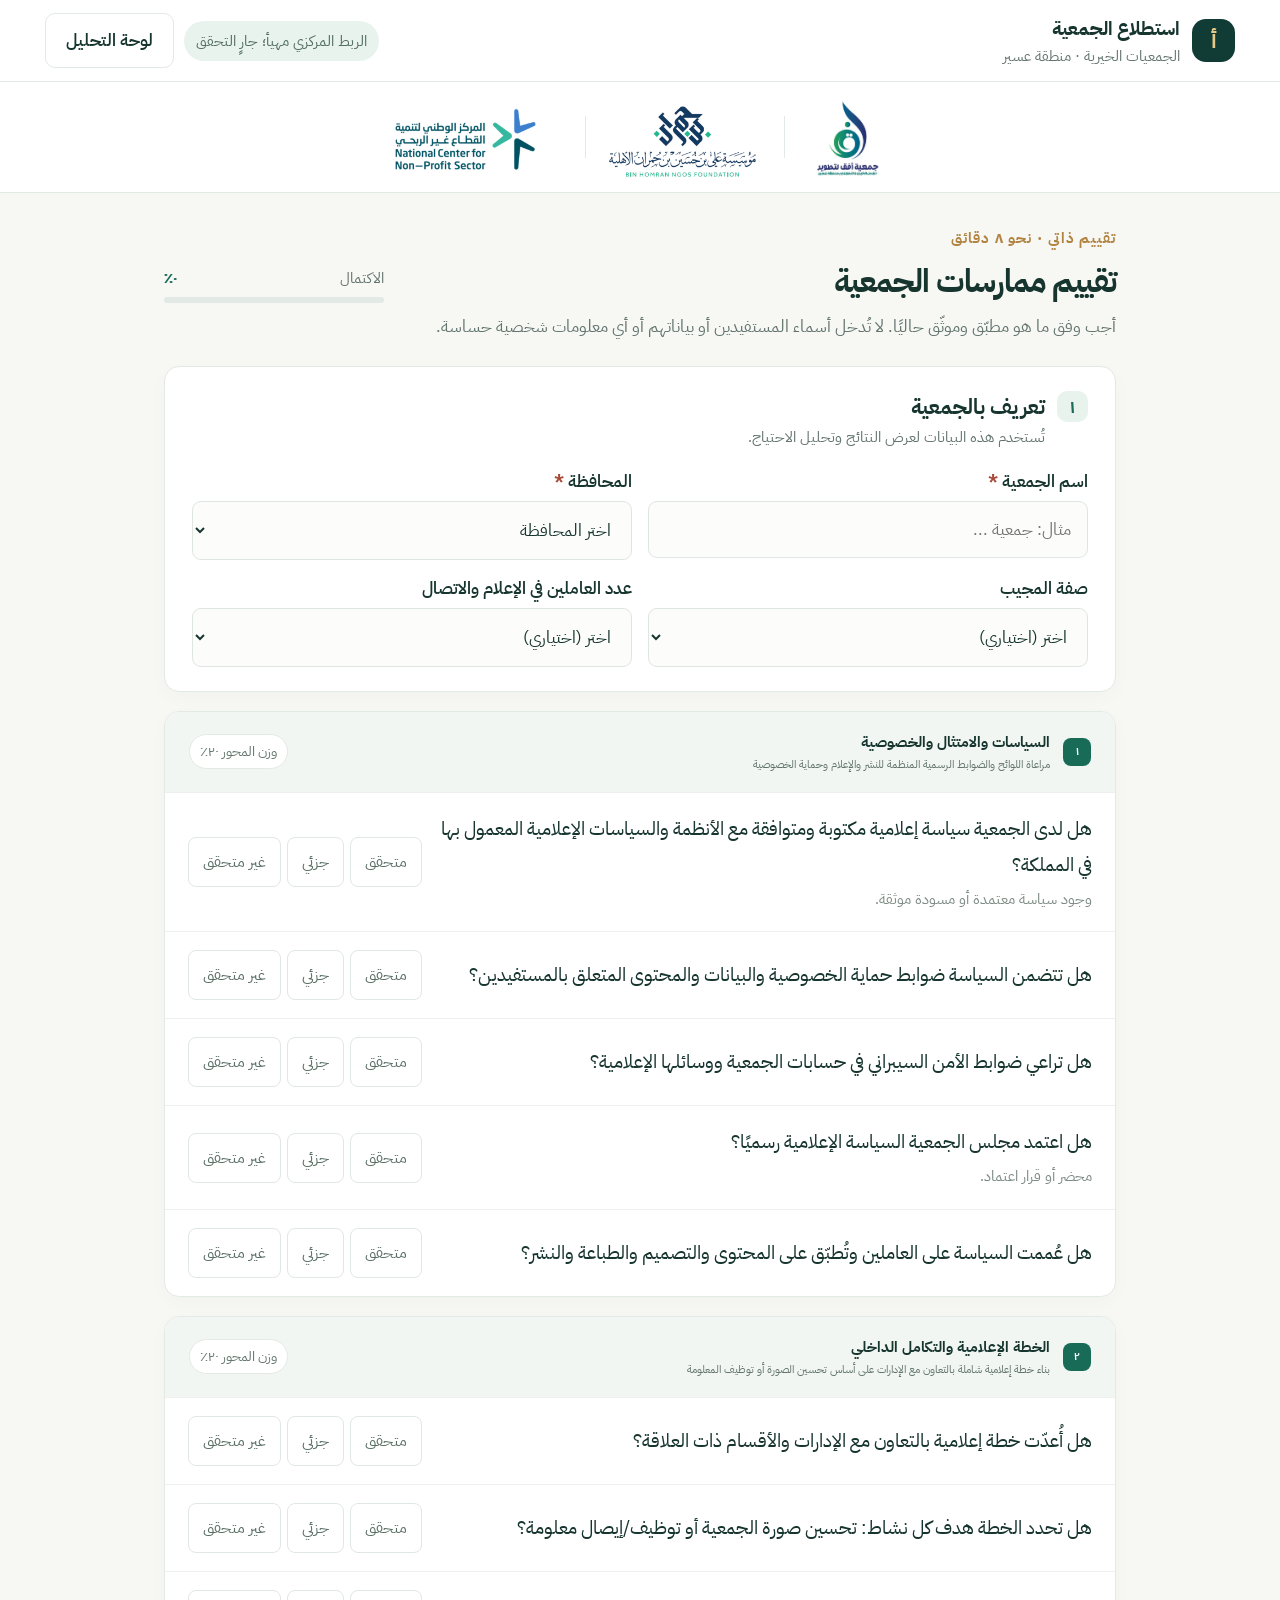
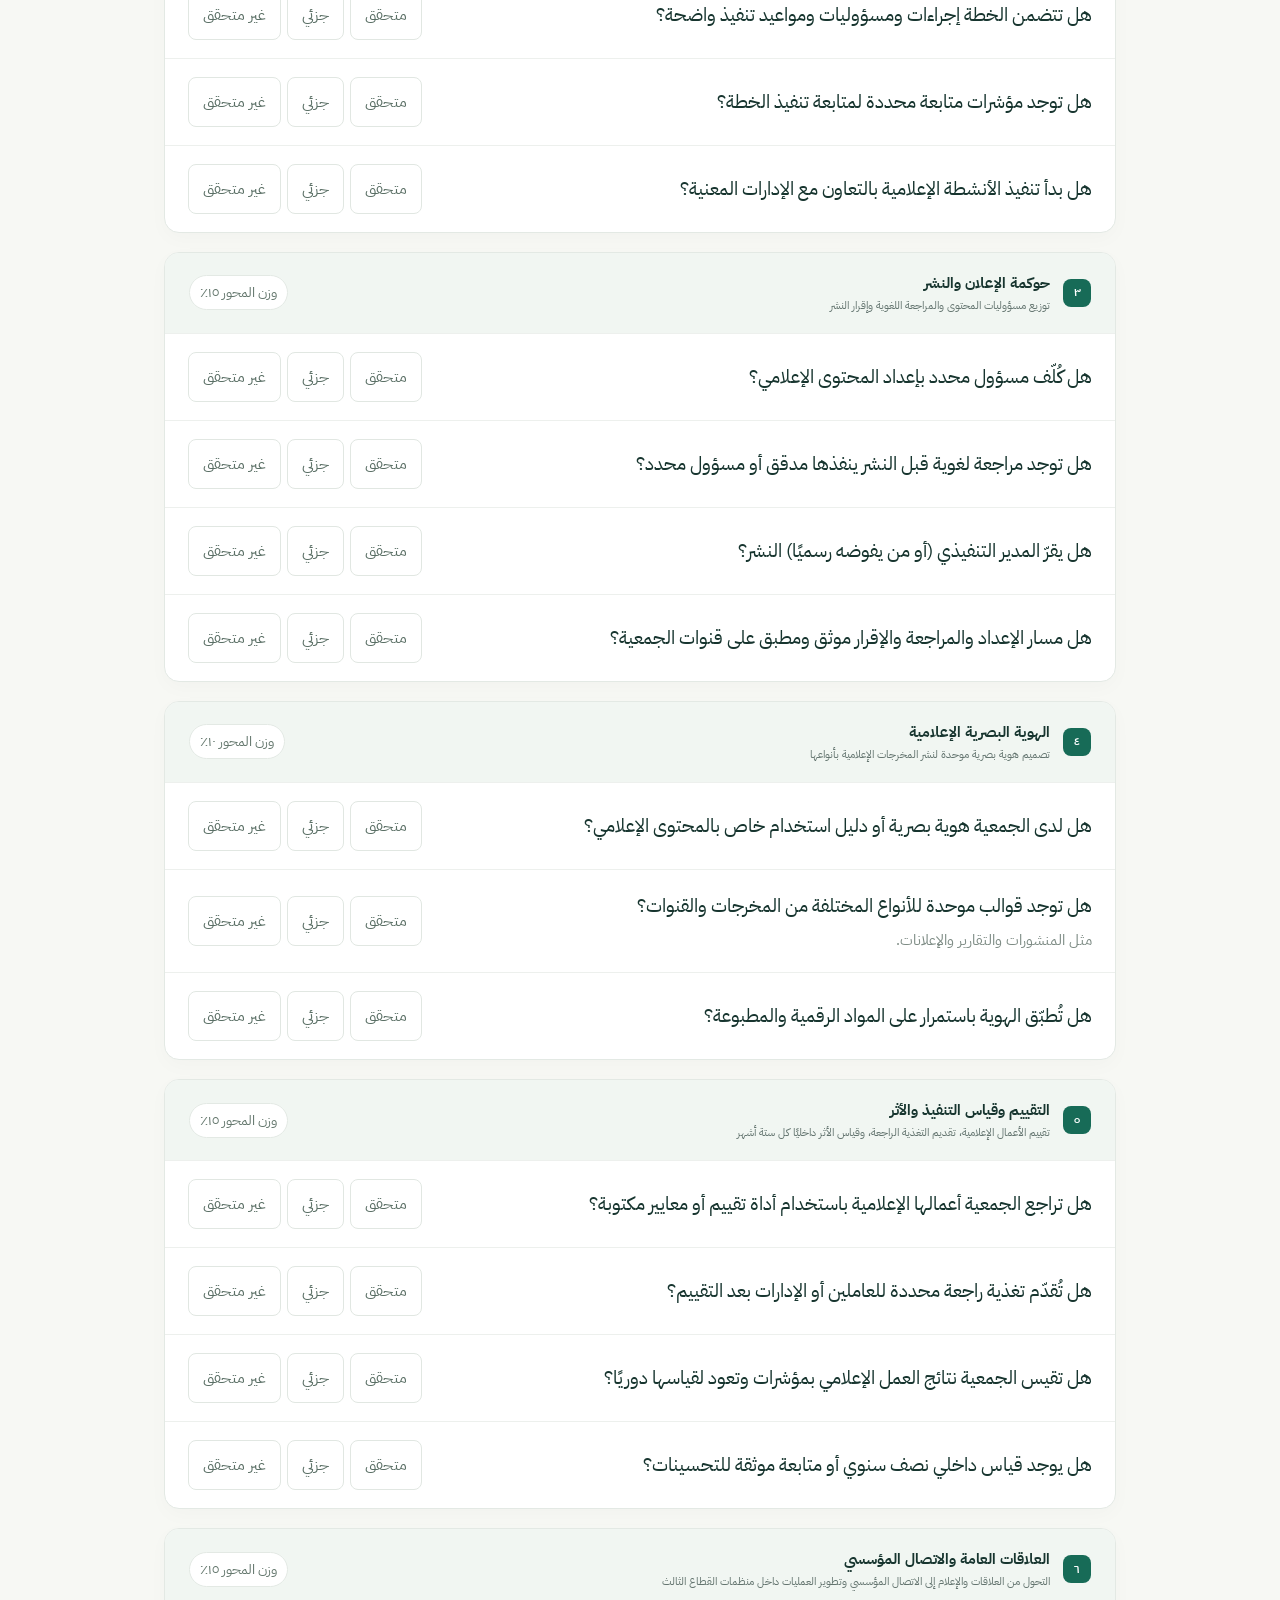
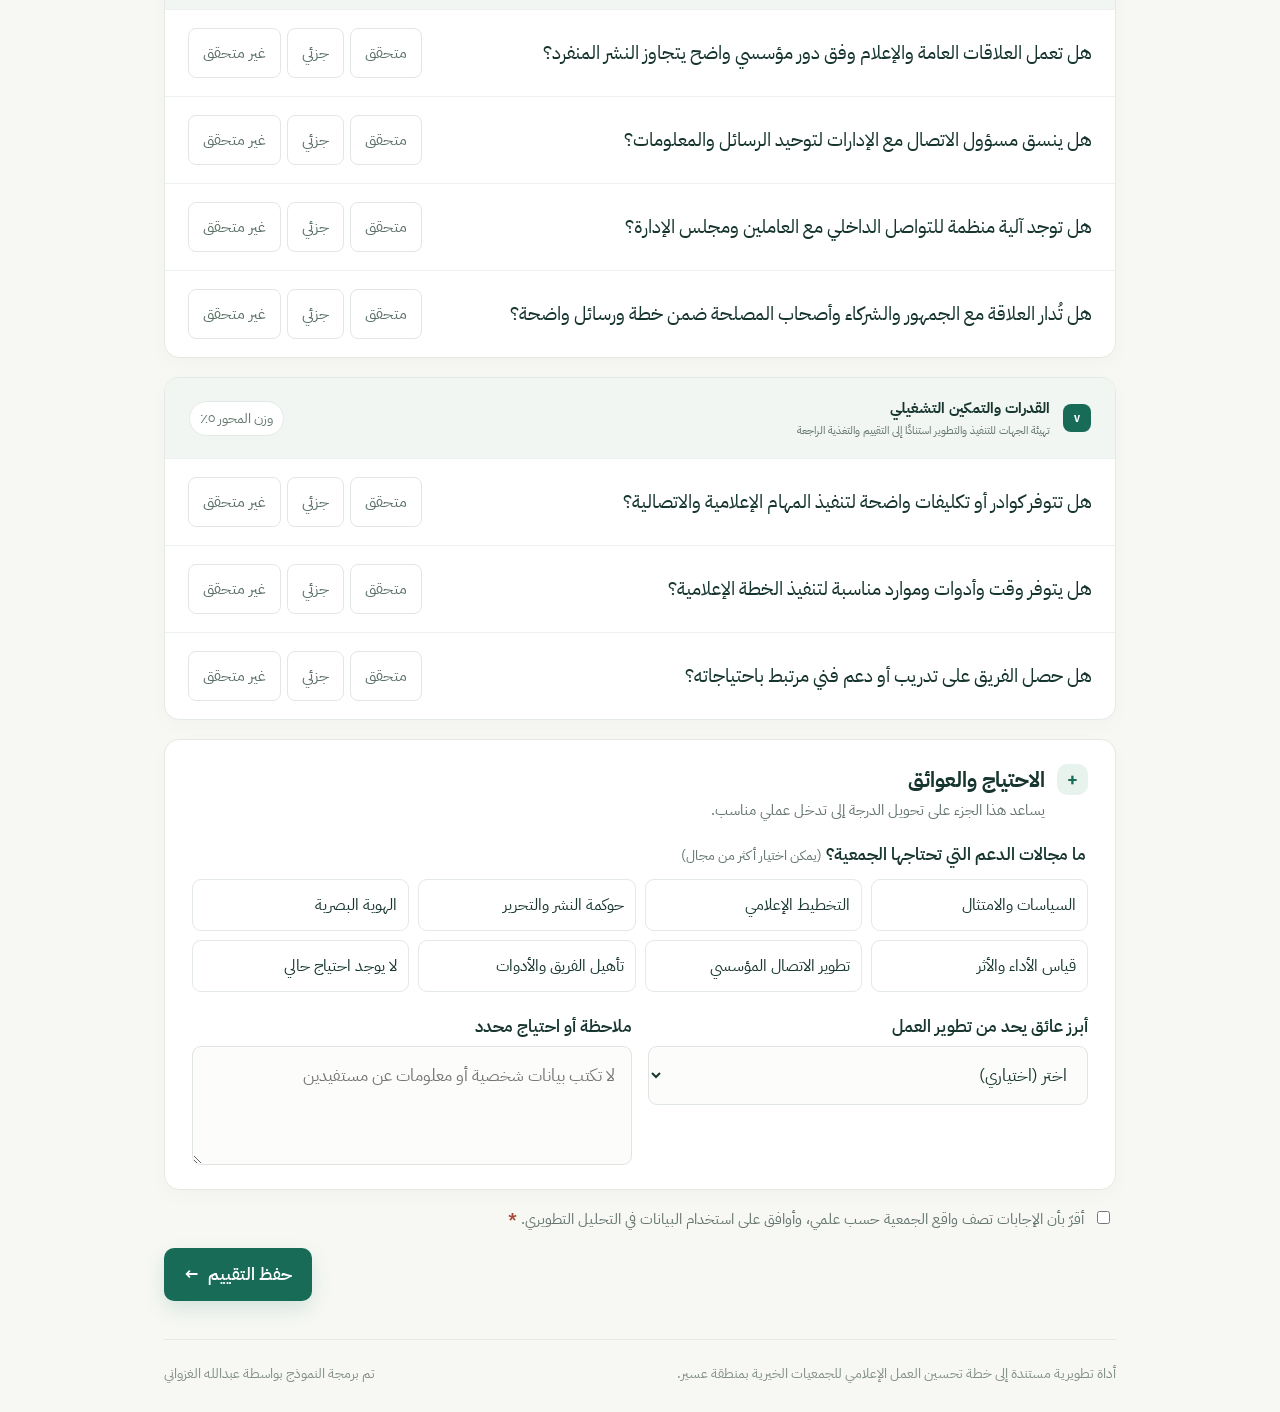
==== survey.html @ 12166338 "Refresh assessment script cache" ====
<!doctype html>
<html lang="ar" dir="rtl">
<head>
  <meta charset="utf-8">
  <meta name="viewport" content="width=device-width, initial-scale=1">
  <meta name="theme-color" content="#113b35">
  <meta name="description" content="استطلاع تقييم جاهزية الجمعيات الخيرية في العلاقات العامة والإعلام والاتصال المؤسسي بمنطقة عسير.">
  <title>استطلاع الجمعية | مؤشر جاهزية الاتصال المؤسسي</title>
  <link rel="stylesheet" href="styles.css?v=20261018-5">
</head>
<body data-page="survey-only">
  <header class="topbar">
    <a class="brand" href="index.html" aria-label="العودة إلى صفحة التحليل">
      <span class="brand-mark">أ</span>
      <span><strong>استطلاع الجمعية</strong><small>الجمعيات الخيرية · منطقة عسير</small></span>
    </a>
    <div class="top-actions"><span class="privacy-tag" id="syncStatus">الربط المركزي غير مفعّل</span><a class="button button-outline" href="index.html">لوحة التحليل</a></div>
  </header>
  <div class="partners-strip" role="group" aria-label="شعارات الجهات">
    <img src="assets/afaq-logo.png" alt="شعار جمعية أفق" loading="eager">
    <span class="partners-divider" aria-hidden="true"></span>
    <img src="assets/bin-homran-logo.png" alt="شعار مؤسسة علي بن حسين بن جمران الأهلية" loading="eager">
    <span class="partners-divider" aria-hidden="true"></span>
    <img src="assets/ncnp-logo.png?v=20261018-2" alt="شعار المركز الوطني لتنمية القطاع غير الربحي" loading="eager">
  </div>
  <main class="survey-only-main">
    <section class="view active" id="view-survey">
      <div class="section-heading standalone-heading"><div><p class="eyebrow">تقييم ذاتي · نحو ٨ دقائق</p><h2>تقييم ممارسات الجمعية</h2><p>أجب وفق ما هو مطبّق وموثّق حاليًا. لا تُدخل أسماء المستفيدين أو بياناتهم أو أي معلومات شخصية حساسة.</p></div><div class="progress-wrap"><div class="progress-caption"><span id="progressLabel">الاكتمال</span><b id="progressValue">٠٪</b></div><div class="progress-track"><i id="progressBar"></i></div></div></div>
      <form id="surveyForm">
        <div class="form-card"><div class="card-title"><span class="step">١</span><div><h3>تعريف بالجمعية</h3><p>تُستخدم هذه البيانات لعرض النتائج وتحليل الاحتياج.</p></div></div><div class="fields-grid"><label class="field"><span>اسم الجمعية <b>*</b></span><input name="orgName" required maxlength="120" placeholder="مثال: جمعية ..."></label><label class="field"><span>المحافظة <b>*</b></span><select name="city" required><option value="">اختر المحافظة</option><option>أبها</option><option>خميس مشيط</option><option>بيشة</option><option>محايل عسير</option><option>النماص</option><option>ظهران الجنوب</option><option>سراة عبيدة</option><option>رجال ألمع</option><option>تثليث</option><option>بلقرن</option><option>أحد رفيدة</option><option>بارق</option><option>المجاردة</option><option>الحرجة</option><option>الربوعة</option><option>طريب</option><option>تنومة</option><option>البرك</option><option>القحمة</option><option>مركز آخر</option></select></label><label class="field"><span>صفة المجيب</span><select name="respondentRole"><option value="">اختر (اختياري)</option><option>المدير التنفيذي</option><option>مسؤول العلاقات العامة والإعلام</option><option>مسؤول الاتصال المؤسسي</option><option>موظف/ة في الجمعية</option><option>عضو مجلس الإدارة</option><option>أخرى</option></select></label><label class="field"><span>عدد العاملين في الإعلام والاتصال</span><select name="teamSize"><option value="">اختر (اختياري)</option><option>لا يوجد مختص متفرغ</option><option>شخص واحد</option><option>٢–٣</option><option>٤ فأكثر</option></select></label></div></div>
        <div id="questionGroups"></div>
        <div class="form-card needs-card"><div class="card-title"><span class="step">+</span><div><h3>الاحتياج والعوائق</h3><p>يساعد هذا الجزء على تحويل الدرجة إلى تدخل عملي مناسب.</p></div></div><fieldset class="needs-field"><legend>ما مجالات الدعم التي تحتاجها الجمعية؟ <small>(يمكن اختيار أكثر من مجال)</small></legend><div class="needs-grid"><label><input type="checkbox" name="needs" value="بناء السياسات والامتثال"><span>السياسات والامتثال</span></label><label><input type="checkbox" name="needs" value="التخطيط الإعلامي"><span>التخطيط الإعلامي</span></label><label><input type="checkbox" name="needs" value="حوكمة النشر والتحرير"><span>حوكمة النشر والتحرير</span></label><label><input type="checkbox" name="needs" value="الهوية البصرية"><span>الهوية البصرية</span></label><label><input type="checkbox" name="needs" value="قياس الأداء والأثر"><span>قياس الأداء والأثر</span></label><label><input type="checkbox" name="needs" value="تطوير الاتصال المؤسسي"><span>تطوير الاتصال المؤسسي</span></label><label><input type="checkbox" name="needs" value="تأهيل الفريق والأدوات"><span>تأهيل الفريق والأدوات</span></label><label><input type="checkbox" name="needs" value="لا يوجد احتياج حالي"><span>لا يوجد احتياج حالي</span></label></div></fieldset><div class="fields-grid"><label class="field"><span>أبرز عائق يحد من تطوير العمل</span><select name="barrier"><option value="">اختر (اختياري)</option><option>نقص الكوادر أو التفرغ</option><option>نقص الميزانية</option><option>غياب السياسات والإجراءات</option><option>ضعف التنسيق بين الإدارات</option><option>نقص الخبرة والتدريب</option><option>عدم توفر أدوات قياس</option><option>عوائق تقنية</option><option>لا توجد عوائق رئيسية</option><option>أخرى</option></select></label><label class="field"><span>ملاحظة أو احتياج محدد</span><textarea name="notes" maxlength="600" rows="3" placeholder="لا تكتب بيانات شخصية أو معلومات عن مستفيدين"></textarea></label></div></div>
        <label class="consent"><input type="checkbox" name="consent" required><span>أقرّ بأن الإجابات تصف واقع الجمعية حسب علمي، وأوافق على استخدام البيانات في التحليل التطويري. <b>*</b></span></label>
        <div class="submit-row"><span id="formMessage" role="status"></span><button class="button button-primary" type="submit">حفظ التقييم <span>←</span></button></div>
      </form>
    </section>
    <footer><span>أداة تطويرية مستندة إلى خطة تحسين العمل الإعلامي للجمعيات الخيرية بمنطقة عسير.</span><span>تم برمجة النموذج بواسطة عبدالله الغزواني</span></footer>
  </main>
  <div class="toast" id="toast" role="status" aria-live="polite"></div>
  <script src="backend-config.js?v=20261019-1"></script>
  <script src="app.js?v=20261019-3"></script>
</body>
</html>
---- styles.css ----
@import url('https://fonts.googleapis.com/css2?family=IBM+Plex+Sans+Arabic:wght@400;500;600;700&display=swap');
:root{--ink:#17352f;--muted:#63746f;--green:#176b57;--deep:#113b35;--mint:#e9f3ee;--paper:#f7f8f4;--white:#fff;--line:#e3e9e4;--gold:#c59c55;--red:#a94a39;--shadow:0 18px 55px #163b2e12;font-family:'IBM Plex Sans Arabic',sans-serif;color:var(--ink);background:var(--paper);font-synthesis:none}*{box-sizing:border-box}body{margin:0;min-width:320px}.topbar{height:82px;display:flex;align-items:center;justify-content:space-between;padding:0 max(calc((100vw - 1190px)/2),24px);background:#fff;border-bottom:1px solid var(--line)}.brand{display:flex;align-items:center;gap:12px;text-decoration:none;color:var(--ink)}.brand-mark{width:43px;height:43px;background:var(--deep);color:#e7c887;border-radius:14px;display:grid;place-items:center;font-size:22px;font-weight:700}.partners-strip{min-height:96px;display:flex;align-items:center;justify-content:center;gap:20px;padding:10px 18px;background:#fff;border-bottom:1px solid var(--line)}.partners-strip img{display:block;height:90px;width:auto;max-width:32vw;object-fit:contain}.partners-divider{height:42px;width:1px;background:var(--line);flex:0 0 1px}.brand strong,.brand small{display:block}.brand strong{font-size:15px}.brand small{font-size:11px;color:var(--muted);margin-top:2px}.top-actions{display:flex;align-items:center;gap:10px}.privacy-tag{font-size:11px;color:#536d62;background:var(--mint);padding:9px 12px;border-radius:99px}.button{font-family:inherit;border:0;border-radius:10px;padding:11px 16px;font-size:13px;font-weight:600;cursor:pointer;transition:.2s;display:inline-flex;gap:9px;align-items:center;justify-content:center;text-decoration:none}.button:hover{transform:translateY(-1px)}.button-primary{background:var(--green);color:#fff;box-shadow:0 8px 20px #176b5725}.button-outline{background:#fff;color:var(--ink);border:1px solid var(--line)}.button-quiet{background:#ffffff22;color:#fff;border:1px solid #ffffff45}.file-button{position:relative}main{max-width:1190px;margin:auto;padding:0 24px}.hero{margin:32px 0 24px;min-height:335px;border-radius:22px;background:linear-gradient(112deg,#123b34,#195547 67%,#236b58);display:grid;grid-template-columns:1.25fr .75fr;overflow:hidden;color:white;position:relative;padding:44px 52px;box-shadow:var(--shadow)}.hero-copy{position:relative;z-index:1}.eyebrow{text-transform:uppercase;letter-spacing:.06em;color:#b18442;font-size:11px;font-weight:700;margin:0 0 8px}.hero .eyebrow{color:#d7bd85}.hero h1{font-size:37px;line-height:1.35;margin:0 0 12px;letter-spacing:-.035em}.hero h1 em{font-style:normal;color:#dfc27f}.hero-copy>p:not(.eyebrow){max-width:580px;color:#d5e2dc;line-height:1.9;font-size:14px}.hero-actions{display:flex;align-items:center;gap:11px;margin-top:23px}.hero-card{position:relative;min-height:245px;display:grid;place-items:center}.orbit{border:1px solid #ffffff20;border-radius:50%;position:absolute;width:235px;height:235px}.orbit-two{width:178px;height:178px;border-color:#dfc27f45}.hero-stat{z-index:1;text-align:center;background:#ffffff12;backdrop-filter:blur(5px);border:1px solid #ffffff25;border-radius:50%;width:145px;height:145px;display:flex;flex-direction:column;align-items:center;justify-content:center}.hero-stat-icon{color:#e2c681;font-size:20px}.hero-stat strong{font-size:48px;line-height:1.1}.hero-stat small{font-size:11px;color:#d7e3dd}.hero-note{position:absolute;bottom:4px;right:16%;border-radius:11px;background:#fff;color:var(--ink);padding:10px 14px;box-shadow:0 8px 24px #041e1828;font-size:11px}.hero-note b,.hero-note span{display:block}.hero-note span{color:var(--muted);margin-top:3px}.tabs{background:#fff;border:1px solid var(--line);border-radius:13px;display:flex;padding:5px;gap:4px;margin-bottom:31px;box-shadow:0 7px 24px #163b2e08}.tab{flex:1;text-align:center;border:0;background:transparent;color:var(--muted);font-family:inherit;font-weight:600;font-size:13px;padding:13px 8px;border-radius:9px;cursor:pointer}.tab span{color:#9aaba2;font-size:10px;margin-left:9px;letter-spacing:.05em}.tab.active{background:var(--deep);color:white}.tab.active span{color:#dcc27e}.view{display:none;animation:fade .2s ease}.view.active{display:block}@keyframes fade{from{opacity:.5;transform:translateY(4px)}to{opacity:1;transform:none}}.section-heading{display:flex;align-items:end;justify-content:space-between;gap:20px;margin:0 0 20px}.section-heading h2{font-size:25px;letter-spacing:-.03em;margin:0 0 6px}.section-heading p:not(.eyebrow){font-size:13px;color:var(--muted);margin:0;line-height:1.8}.progress-wrap{width:220px;flex:none}.progress-caption{display:flex;justify-content:space-between;font-size:11px;color:var(--muted);margin-bottom:8px}.progress-caption b{color:var(--green)}.progress-track{height:6px;border-radius:99px;background:#e3eae5;overflow:hidden}.progress-track i{display:block;background:var(--green);height:100%;width:0;transition:.3s}.form-card{background:#fff;border:1px solid var(--line);border-radius:15px;padding:24px 27px;margin-bottom:14px;box-shadow:0 6px 20px #17352f06}.card-title{display:flex;align-items:flex-start;gap:12px;margin-bottom:21px}.step{flex:none;width:31px;height:31px;background:var(--mint);color:var(--green);font-weight:700;border-radius:10px;display:grid;place-items:center}.card-title h3{font-size:16px;margin:0}.card-title p{color:var(--muted);font-size:11px;margin:3px 0 0}.fields-grid{display:grid;grid-template-columns:repeat(2,1fr);gap:16px}.field{display:flex;flex-direction:column;gap:7px;font-size:12px;font-weight:600}.field>span b,.consent b{color:var(--red)}input,select,textarea{font-family:inherit}input:not([type=checkbox]),select,textarea{border:1px solid #dfe6e1;background:#fcfdfb;border-radius:9px;padding:11px 12px;font-size:12px;color:var(--ink);outline:0;width:100%}input:focus,select:focus,textarea:focus{border-color:#5d9d83;box-shadow:0 0 0 3px #176b5715}textarea{resize:vertical;line-height:1.7}.question-group{margin:19px 0;background:#fff;border:1px solid var(--line);border-radius:15px;overflow:hidden;box-shadow:0 6px 20px #17352f06}.group-head{padding:19px 24px;background:#f1f6f2;display:flex;align-items:center;gap:13px}.group-number{font-size:11px;font-weight:700;color:#fff;background:var(--green);border-radius:8px;width:28px;height:28px;display:grid;place-items:center}.group-head h3{font-size:15px;margin:0}.group-head p{font-size:11px;color:var(--muted);margin:3px 0 0}.weight{margin-right:auto;font-size:10px;background:#fff;border:1px solid var(--line);border-radius:99px;padding:6px 10px;color:#65786e}.question{padding:18px 23px;border-top:1px solid #edf0ed;display:grid;grid-template-columns:minmax(250px,1fr) auto;gap:17px;align-items:center}.question-text{font-size:13px;line-height:1.7}.question-text small{display:block;color:#7d8b84;font-size:10px;margin-top:2px}.choices{display:flex;gap:6px}.choice{position:relative}.choice input{position:absolute;opacity:0;pointer-events:none}.choice span{display:block;white-space:nowrap;border:1px solid #e1e7e2;border-radius:8px;padding:8px 10px;font-size:10px;color:#5a6f65;cursor:pointer;transition:.15s}.choice input:checked+span{color:#fff;background:var(--green);border-color:var(--green)}.choice input:focus-visible+span{outline:3px solid #9bc8b6}.needs-card{background:#fff}.needs-field{border:0;padding:0;margin:0 0 22px}.needs-field legend{font-size:12px;font-weight:600;margin-bottom:12px}.needs-field legend small{font-weight:400;color:var(--muted)}.needs-grid{display:grid;grid-template-columns:repeat(4,1fr);gap:9px}.needs-grid label input{position:absolute;opacity:0}.needs-grid label span{display:flex;align-items:center;min-height:40px;padding:9px 11px;border:1px solid var(--line);border-radius:9px;font-size:11px;cursor:pointer}.needs-grid input:checked+span{border-color:var(--green);background:var(--mint);color:var(--deep)}.needs-grid input:focus-visible+span{outline:3px solid #9bc8b6}.consent{display:flex;align-items:flex-start;gap:9px;font-size:11px;color:var(--muted);margin:18px 3px}.consent input{accent-color:var(--green);margin-top:3px}.submit-row{display:flex;align-items:center;justify-content:space-between;margin:15px 0 38px}.submit-row #formMessage{font-size:11px;color:var(--green)}footer{border-top:1px solid var(--line);padding:23px 0 28px;display:flex;justify-content:space-between;gap:20px;color:#829087;font-size:10px}.heading-actions{display:flex;gap:8px}.metric-grid{display:grid;grid-template-columns:repeat(4,1fr);gap:12px;margin-bottom:16px}.metric{background:#fff;border:1px solid var(--line);border-radius:13px;padding:19px 20px;box-shadow:0 6px 20px #17352f06}.metric span{font-size:11px;color:var(--muted)}.metric strong{display:block;font-size:30px;margin-top:9px;color:var(--deep);line-height:1}.metric small{font-size:10px;color:#87948e;display:block;margin-top:8px}.analysis-grid{display:grid;grid-template-columns:1.1fr .9fr;gap:14px;margin-bottom:15px}.panel{background:#fff;border:1px solid var(--line);border-radius:14px;padding:23px;box-shadow:0 6px 20px #17352f06}.panel h3{font-size:15px;margin:0 0 5px}.panel>p{font-size:11px;color:var(--muted);margin:0 0 20px}.bar-row{display:grid;grid-template-columns:145px 1fr 37px;gap:12px;align-items:center;margin:14px 0}.bar-label{font-size:11px}.bar-track{height:9px;border-radius:99px;background:#edf1ed;overflow:hidden}.bar-track i{display:block;height:100%;background:linear-gradient(90deg,#79ad95,#176b57);border-radius:99px}.bar-score{font-size:11px;font-weight:700;text-align:left;color:var(--green)}.priority-item{padding:12px 0;border-top:1px solid #edf0ed}.priority-item:first-child{border-top:0;padding-top:0}.priority-item b{font-size:12px;display:flex;align-items:center;justify-content:space-between}.priority-item b span{color:var(--red);font-size:11px}.priority-item p{font-size:11px;color:var(--muted);line-height:1.7;margin:5px 0 0}.table-wrap{overflow-x:auto;background:white;border:1px solid var(--line);border-radius:13px;margin-bottom:30px}.data-table{width:100%;border-collapse:collapse;min-width:650px}.data-table th,.data-table td{text-align:right;padding:13px 16px;border-bottom:1px solid #edf0ed;font-size:11px}.data-table th{font-size:10px;color:var(--muted);background:#f6f8f6}.data-table tr:last-child td{border-bottom:0}.link-button{border:0;background:none;color:var(--green);font:inherit;font-weight:700;cursor:pointer}.badge{display:inline-block;border-radius:99px;padding:5px 9px;font-size:10px;background:#f4eddd;color:#826322}.badge.high{background:#e9f4ec;color:#31704d}.badge.medium{background:#fbf1df;color:#927023}.badge.low{background:#f8e8e5;color:#a94a39}.empty-state{background:#fff;border:1px dashed #ccd8d0;border-radius:14px;text-align:center;padding:45px 20px;color:var(--muted)}.empty-state strong{display:block;color:var(--ink);font-size:16px;margin-bottom:7px}.empty-state p{font-size:12px;line-height:1.8;margin:0 auto 18px;max-width:490px}.individual-tools{display:flex;gap:10px;align-items:center;margin-bottom:15px}.individual-tools select{max-width:450px;background:#fff}.report-head{display:flex;justify-content:space-between;align-items:center;gap:20px}.report-score{width:115px;height:115px;border-radius:50%;display:grid;place-items:center;text-align:center;background:var(--mint);color:var(--deep);font-size:28px;font-weight:700;border:8px solid #d2e9dd}.report-score small{font-size:10px;font-weight:500;display:block}.report-layout{display:grid;grid-template-columns:1fr .9fr;gap:14px;margin:14px 0}.decision-box{background:#f5f8f4;border-radius:10px;padding:14px;margin-top:10px}.decision-box b{font-size:12px}.decision-box p{font-size:11px;line-height:1.7;color:var(--muted);margin:5px 0 0}.simple-list{padding-right:18px;margin:8px 0}.simple-list li{font-size:11px;line-height:1.8;color:var(--muted);padding:2px 0}.notice{background:#f8f2e6;border-right:3px solid var(--gold);padding:12px 14px;border-radius:8px;color:#725d34;font-size:11px;line-height:1.8}.method-grid{display:grid;grid-template-columns:repeat(3,1fr);gap:12px}.method-card{background:#fff;border:1px solid var(--line);border-radius:13px;padding:20px}.method-card h3{margin:0 0 9px;font-size:14px}.method-card p,.method-card li{font-size:11px;line-height:1.8;color:var(--muted)}.method-card ul{padding-right:18px;margin:6px 0}.scale-row{display:flex;justify-content:space-between;border-bottom:1px solid var(--line);padding:10px 0;font-size:11px}.scale-row:last-child{border:0}.scale-row b{color:var(--green)}.toast{position:fixed;bottom:22px;right:50%;transform:translate(50%,20px);background:#183f35;color:#fff;padding:11px 17px;border-radius:10px;font-size:12px;opacity:0;pointer-events:none;transition:.25s;box-shadow:var(--shadow);z-index:5}.toast.show{opacity:1;transform:translate(50%,0)}
@media(max-width:800px){.topbar{padding:0 16px}.partners-strip{min-height:76px;gap:10px;padding:8px}.partners-strip img{height:68px;max-width:30vw}.partners-divider{height:34px}.privacy-tag{display:none}.hero{padding:31px 25px;grid-template-columns:1fr}.hero-card{display:none}.hero h1{font-size:31px}.tabs{overflow-x:auto}.tab{min-width:150px}.question{grid-template-columns:1fr;gap:12px}.choices{flex-wrap:wrap}.choice span{padding:8px}.needs-grid{grid-template-columns:repeat(2,1fr)}.analysis-grid,.report-layout{grid-template-columns:1fr}.metric-grid{grid-template-columns:repeat(2,1fr)}.method-grid{grid-template-columns:1fr}.section-heading{align-items:flex-start;flex-direction:column}.progress-wrap{width:100%}.fields-grid{grid-template-columns:1fr}.top-actions .button{padding:9px 10px;font-size:10px}.report-head{align-items:flex-start}.bar-row{grid-template-columns:120px 1fr 30px}.form-card{padding:19px 17px}footer{flex-direction:column}.heading-actions{width:100%}.heading-actions .button{flex:1}}
@media(max-width:480px){.brand strong{font-size:12px}.brand small{font-size:9px}.brand-mark{width:36px;height:36px}.top-actions{gap:5px}.top-actions .button{font-size:9px}.hero{margin-top:18px}.hero-actions{align-items:stretch;flex-direction:column}.hero-actions button{width:100%}.tab{font-size:11px;min-width:125px;padding:11px 4px}.tab span{display:none}.metric{padding:15px}.metric strong{font-size:25px}.group-head{padding:15px}.weight{display:none}.question{padding:15px}.choices{gap:5px}.choice span{font-size:9px}.individual-tools{align-items:stretch;flex-direction:column}}
@media print{.topbar,.hero,.tabs,.heading-actions,.individual-tools,footer,.button{display:none!important}body{background:#fff}.view{display:none!important}.view.active{display:block!important}.panel,.metric,.table-wrap{box-shadow:none;break-inside:avoid}main{max-width:none;padding:0}.report-layout{grid-template-columns:1fr 1fr}}

.small-metric{font-size:16px!important;line-height:1.5!important}

.survey-only-main{max-width:1000px;padding-top:34px}.standalone-heading{align-items:center;margin-bottom:23px}.standalone-heading h2{margin-bottom:7px}.survey-only-main footer{margin-top:36px}

/* تحسين قابلية القراءة: تكبير النصوص الأساسية والمساعدة */
body{font-size:16px}
.brand strong{font-size:17px}.brand small{font-size:13px}
.privacy-tag{font-size:13px}
.button{font-size:15px;padding:12px 18px}
.hero h1{font-size:42px}.hero-copy>p:not(.eyebrow){font-size:16px}.hero .eyebrow,.eyebrow{font-size:13px}
.hero-note{font-size:13px}.hero-note span{font-size:12px}
.tab{font-size:15px}.tab span{font-size:12px}
.section-heading h2{font-size:29px}.section-heading p:not(.eyebrow){font-size:15px}
.progress-caption{font-size:13px}
.card-title h3{font-size:18px}.card-title p{font-size:13px}
.field{font-size:14px}input:not([type=checkbox]),select,textarea{font-size:14px;padding:13px 14px}
.question-text{font-size:15px}.question-text small{font-size:12px}
.weight{font-size:12px}.choice span{font-size:13px;padding:10px 12px}
.needs-field legend{font-size:14px}.needs-grid label span{font-size:13px;min-height:46px}
.consent{font-size:13px}.submit-row #formMessage{font-size:13px}
footer{font-size:12px}
.metric span{font-size:13px}.metric strong{font-size:34px}.metric small{font-size:12px}
.panel h3{font-size:18px}.panel>p{font-size:13px}
.bar-label,.bar-score,.priority-item p,.decision-box p,.simple-list li{font-size:13px}
.priority-item b,.decision-box b{font-size:14px}
.data-table th,.data-table td{font-size:13px}.data-table th{font-size:12px}
.badge{font-size:12px}.empty-state strong{font-size:18px}.empty-state p{font-size:14px}
.field>span,.individual-tools .field{font-size:14px}.report-head p{font-size:14px!important}.report-score{font-size:32px}
.method-card h3{font-size:17px}.method-card p,.method-card li,.scale-row{font-size:13px}
.toast{font-size:14px}
@media(max-width:800px){.hero h1{font-size:36px}.section-heading h2{font-size:26px}.tab{font-size:14px}.top-actions .button{font-size:13px}.question-text{font-size:15px}.choice span{font-size:13px}.bar-label,.bar-score{font-size:12px}}
@media(max-width:480px){.brand strong{font-size:14px}.brand small{font-size:11px}.top-actions .button{font-size:12px;padding:9px 11px}.hero h1{font-size:32px}.tab{font-size:13px}.section-heading h2{font-size:24px}.question-text{font-size:14px}.choice span{font-size:12px;padding:9px 10px}.field{font-size:13px}input:not([type=checkbox]),select,textarea{font-size:14px}.needs-grid label span{font-size:12px}}

/* نسخة مقروءة بوضوح على الشاشات الكبيرة والصغيرة */
body{font-size:18px}
.brand strong{font-size:19px}.brand small{font-size:15px}
.privacy-tag{font-size:15px}
.button{font-size:17px;padding:14px 20px}
.hero h1{font-size:46px}.hero-copy>p:not(.eyebrow){font-size:18px}.hero .eyebrow,.eyebrow{font-size:15px}
.hero-note{font-size:15px}.hero-note span{font-size:14px}
.tab{font-size:17px}.tab span{font-size:14px}
.section-heading h2{font-size:32px}.section-heading p:not(.eyebrow){font-size:17px}
.progress-caption{font-size:15px}
.card-title h3,.panel h3{font-size:21px}.card-title p{font-size:15px}
.field{font-size:17px}input:not([type=checkbox]),select,textarea{font-size:17px;padding:15px 16px}
.question-text{font-size:19px;line-height:1.9}.question-text small{font-size:15px}
.weight{font-size:14px}.choice span{font-size:16px;padding:12px 14px}
.needs-field legend{font-size:17px}.needs-grid label span{font-size:16px;min-height:52px}
.consent{font-size:15px}.submit-row #formMessage{font-size:15px}
footer{font-size:14px}
.metric span{font-size:15px}.metric strong{font-size:38px}.metric small{font-size:14px}
.panel>p{font-size:15px}.bar-label,.bar-score,.priority-item p,.decision-box p,.simple-list li{font-size:15px}
.priority-item b,.decision-box b{font-size:16px}
.data-table th,.data-table td{font-size:15px}.data-table th{font-size:14px}
.badge{font-size:14px}.empty-state strong{font-size:20px}.empty-state p{font-size:16px}
.field>span,.individual-tools .field{font-size:17px}.report-head p{font-size:16px!important}.report-score{font-size:36px}
.method-card h3{font-size:19px}.method-card p,.method-card li,.scale-row{font-size:15px}
.toast{font-size:16px}
@media(max-width:800px){.hero h1{font-size:40px}.section-heading h2{font-size:29px}.tab{font-size:16px}.top-actions .button{font-size:15px}.question-text{font-size:18px}.choice span{font-size:15px}.bar-label,.bar-score{font-size:14px}}
@media(max-width:480px){.brand strong{font-size:16px}.brand small{font-size:13px}.top-actions .button{font-size:14px;padding:10px 12px}.hero h1{font-size:35px}.tab{font-size:15px}.section-heading h2{font-size:27px}.question-text{font-size:17px}.choice span{font-size:14px;padding:11px 12px}.field{font-size:15px}input:not([type=checkbox]),select,textarea{font-size:16px}.needs-grid label span{font-size:14px}}
@media(max-width:520px){.topbar{height:auto;min-height:82px;flex-direction:column;justify-content:center;gap:8px;padding:10px 12px}.brand{width:100%;justify-content:center}.brand strong,.brand small{text-align:center}.top-actions{width:100%;display:grid;grid-template-columns:repeat(2,minmax(0,1fr));gap:8px}.top-actions #dashboardKey{grid-column:1/-1;width:100%!important;min-width:0}.top-actions .button,.top-actions .file-button{width:100%;min-width:0;white-space:nowrap}.top-actions .button:only-child{grid-column:1/-1}.partners-strip{display:grid;grid-template-columns:repeat(3,minmax(0,1fr));gap:6px;min-height:74px;padding:8px 12px}.partners-strip img{justify-self:center;height:auto;max-height:60px;max-width:100%;width:auto}.partners-divider{display:none}}
/* تقرير شامل قابل للطباعة والحفظ بصيغة PDF */
#pdfReport{display:none}
@media print{
 body.printing-all>*:not(#pdfReport){display:none!important}
 body.printing-all #pdfReport{display:block!important;direction:rtl;color:#152a27;background:#fff;font:12pt/1.65 Arial,Tahoma,sans-serif}
 body.printing-all #pdfReport .pdf-page{display:block;min-height:250mm;padding:0 2mm 8mm;break-after:page;page-break-after:always}
 body.printing-all #pdfReport .pdf-page:last-child{break-after:auto;page-break-after:auto}
 body.printing-all #pdfReport h1{font-size:23pt;color:#113b35;margin:5mm 0 2mm}
 body.printing-all #pdfReport h2{font-size:15pt;color:#176559;margin:7mm 0 2mm;border-bottom:1px solid #d6e4df;padding-bottom:1mm}
 body.printing-all #pdfReport p{margin:2mm 0}
 body.printing-all #pdfReport .eyebrow{font-size:10pt;color:#58736d}
 body.printing-all #pdfReport .pdf-callout{margin:5mm 0;padding:4mm;border:1px solid #bad5ca;background:#f0f7f4;border-radius:3mm}
 body.printing-all #pdfReport table{width:100%;border-collapse:collapse;margin:2mm 0 5mm;font-size:10.5pt}
 body.printing-all #pdfReport th,body.printing-all #pdfReport td{border:1px solid #cbd8d4;padding:2mm;text-align:right;vertical-align:top}
 body.printing-all #pdfReport th{background:#eaf2ef;color:#173c35}
 body.printing-all #pdfReport ul{padding-right:7mm}
 body.printing-all #pdfReport li{margin:2mm 0}
 body.printing-all #pdfReport .pdf-note{margin-top:7mm;padding-top:2mm;border-top:1px solid #d6e4df;font-size:9.5pt;color:#52645f}
 @page{size:A4;margin:14mm}
}
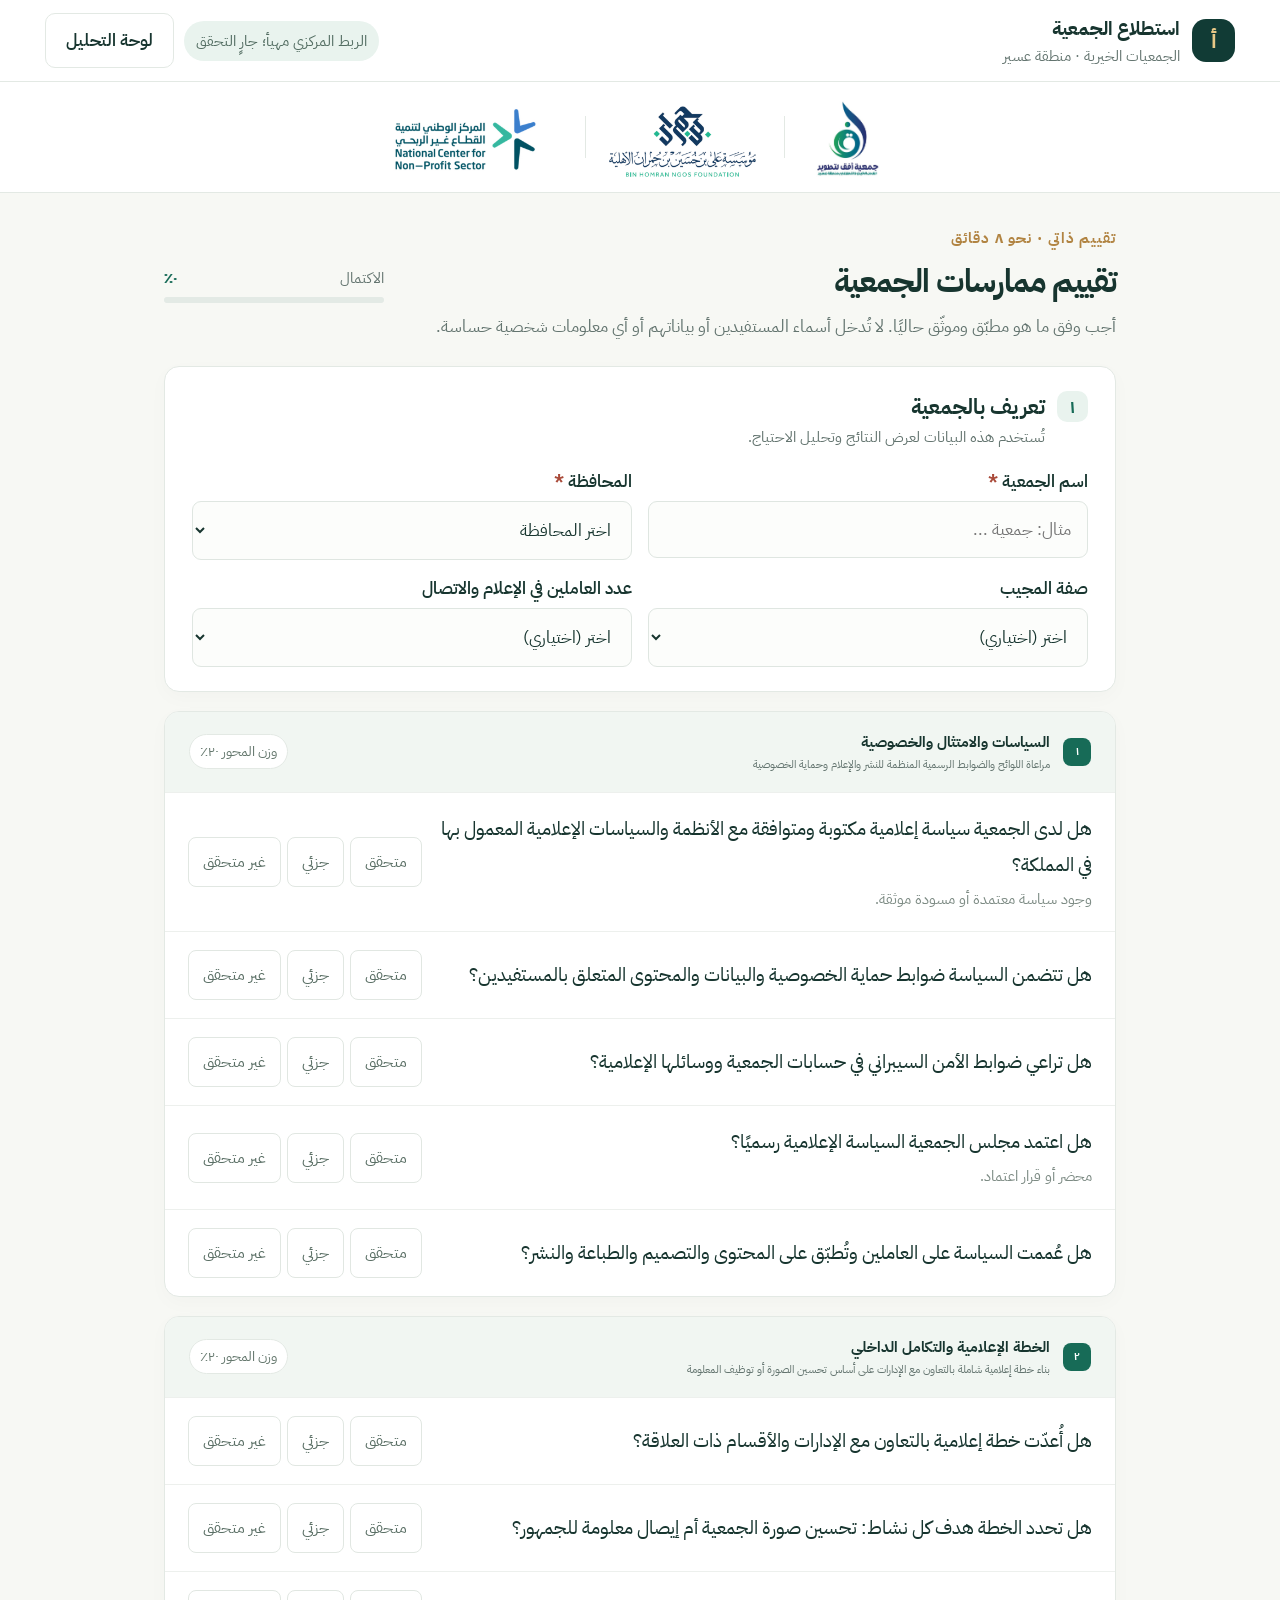
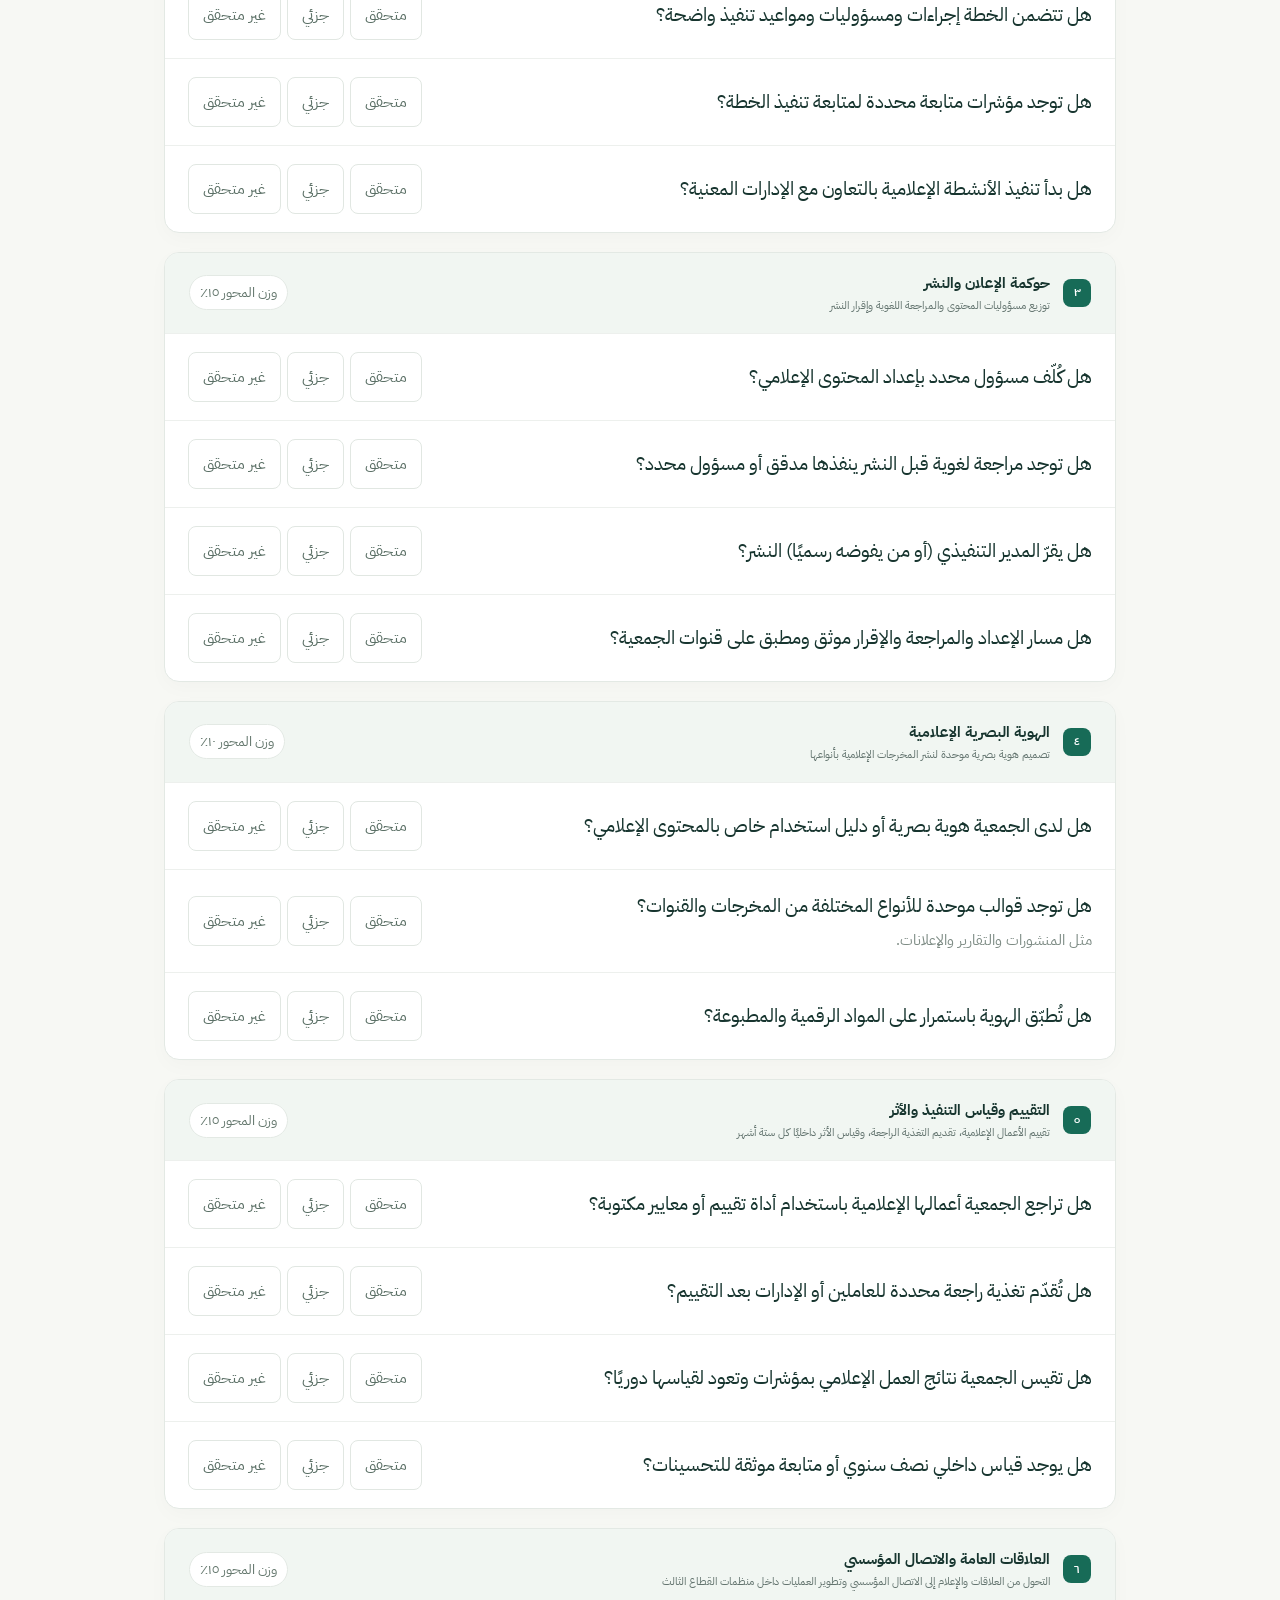
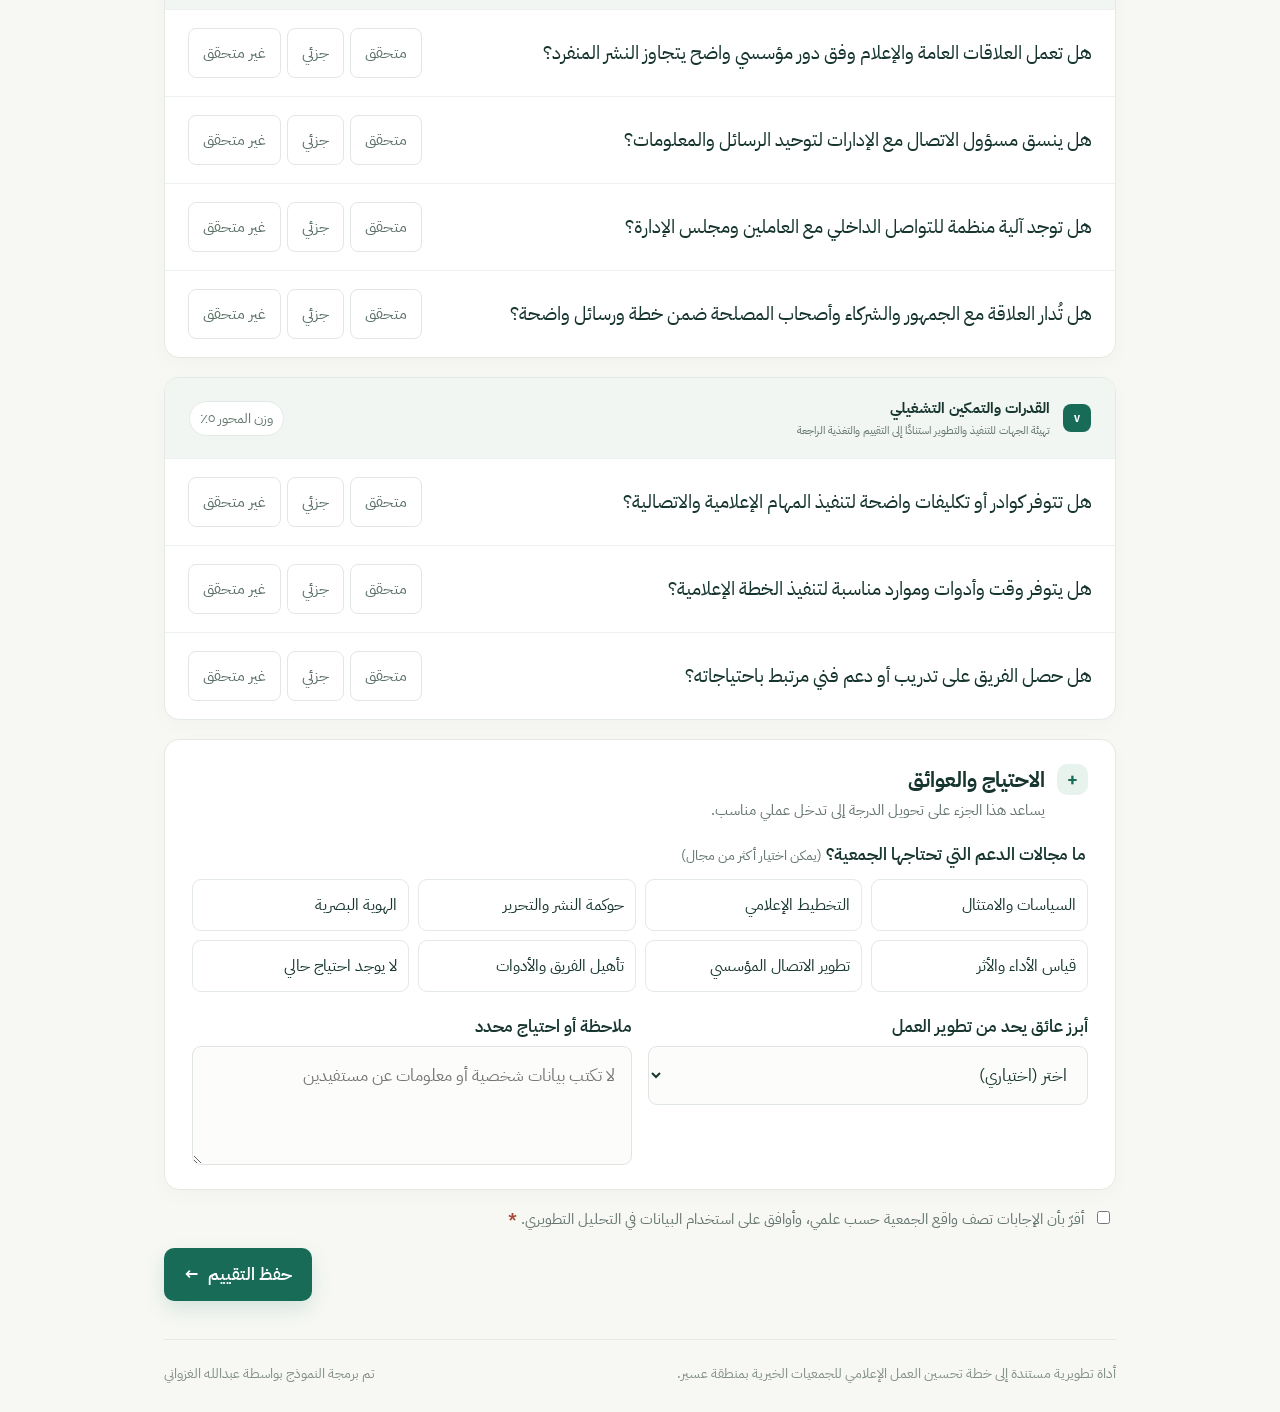
==== commit 33b6ce8c: "Refresh survey script cache for updated question" ====
--- a/survey.html
+++ b/survey.html
@@ -38,6 +38,6 @@
   </main>
   <div class="toast" id="toast" role="status" aria-live="polite"></div>
   <script src="backend-config.js?v=20261019-1"></script>
-  <script src="app.js?v=20261019-3"></script>
+  <script src="app.js?v=20261019-7"></script>
 </body>
 </html>
